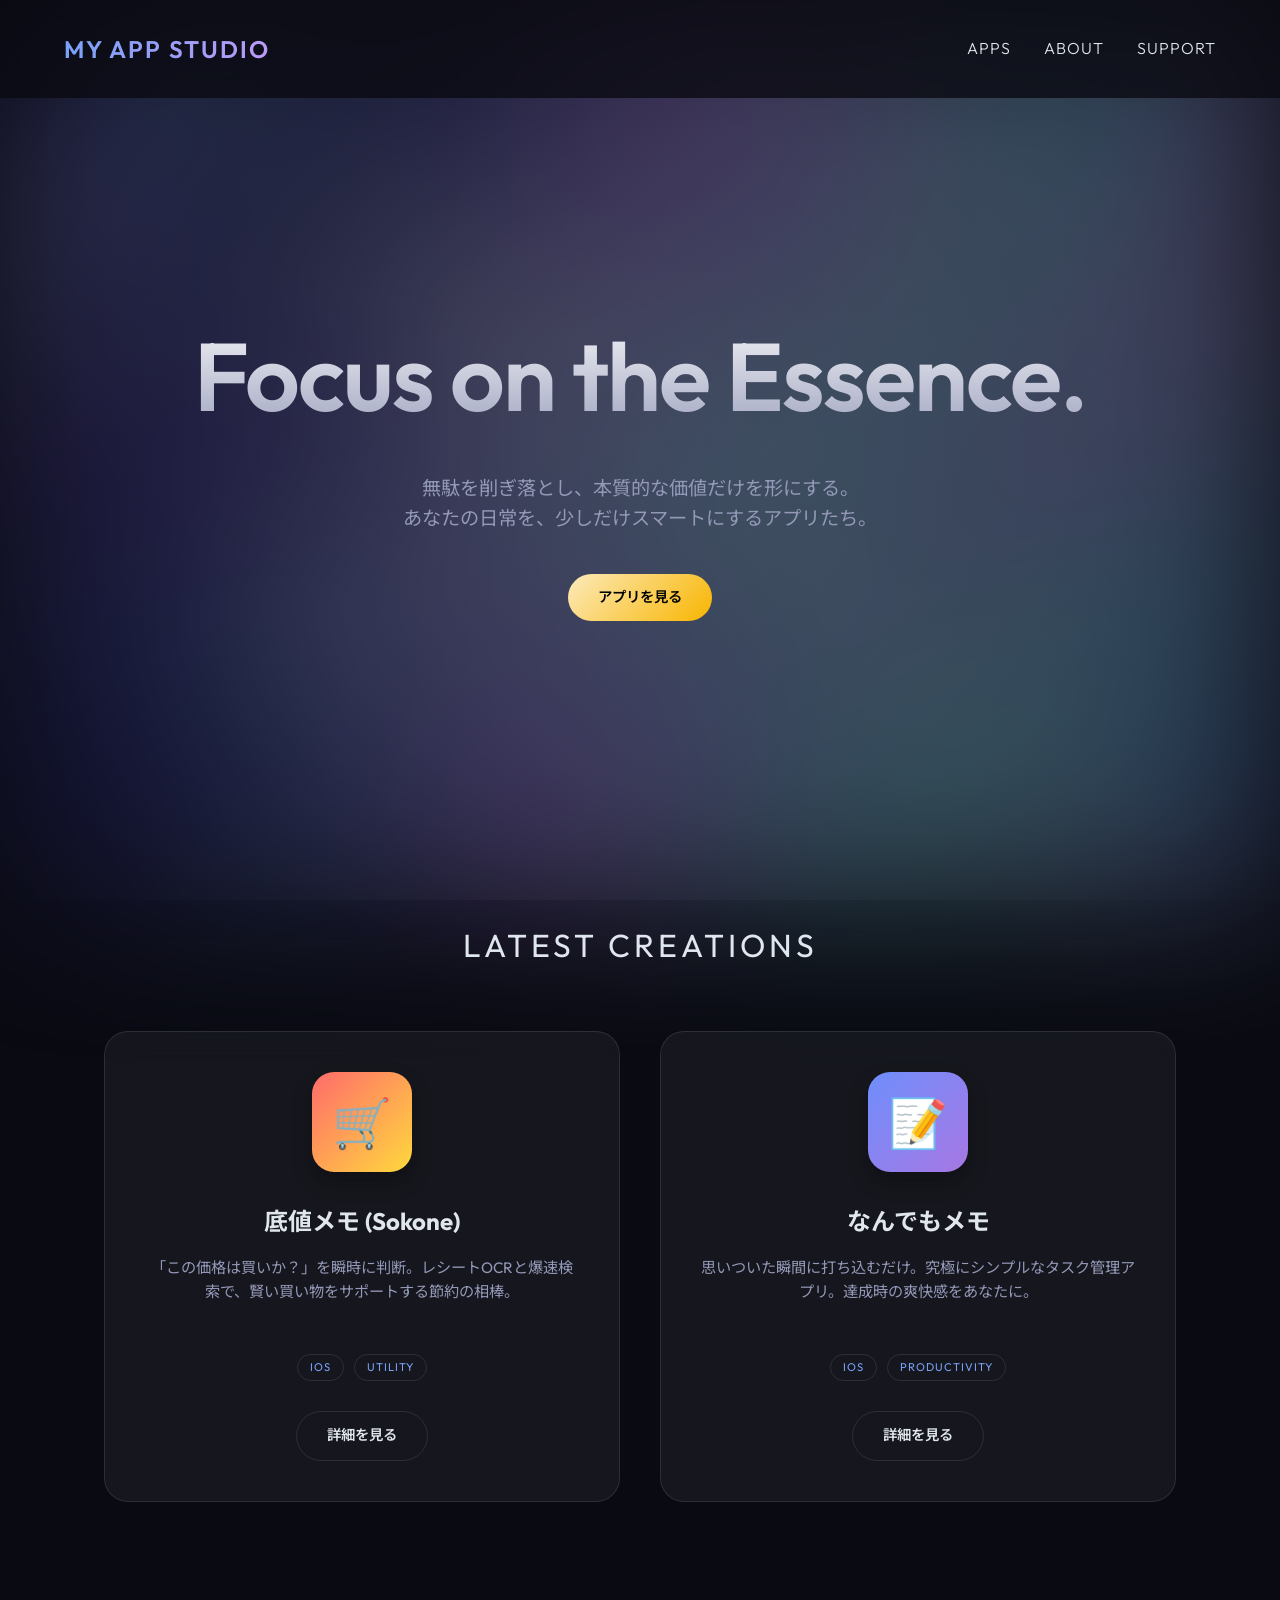
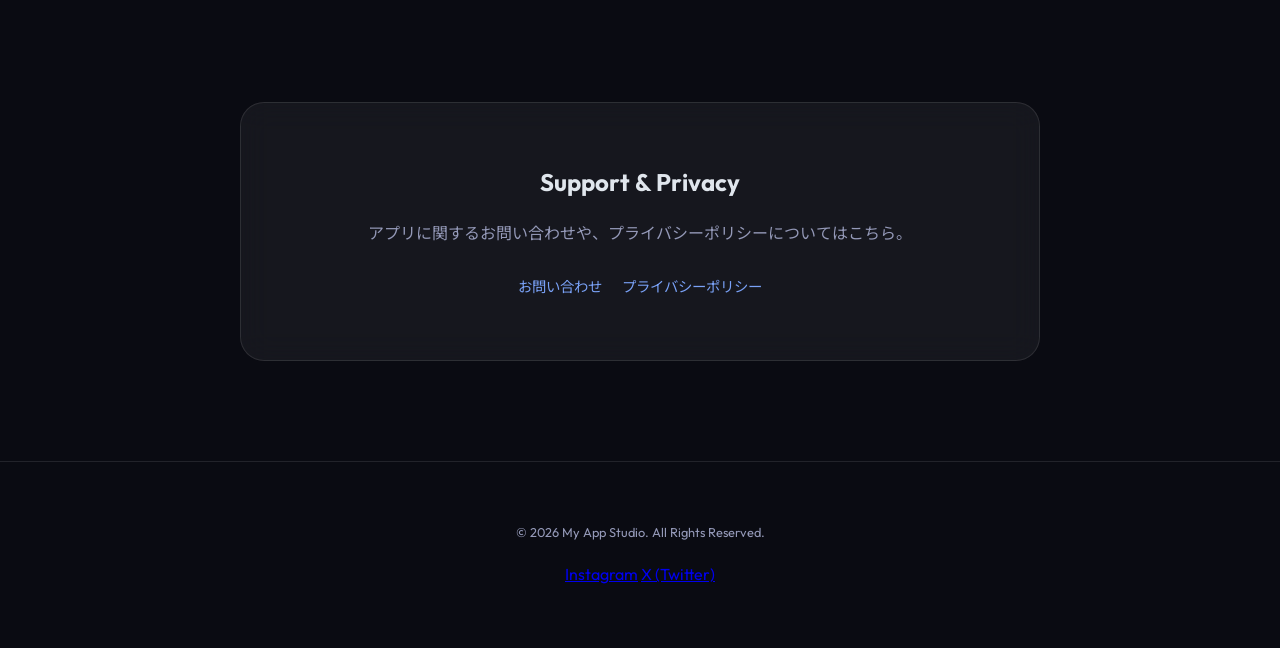
==== index.html @ 415bba81 "Initial commit: Create App Studio Portal with Liquid Glass design" ====
<!DOCTYPE html>
<html lang="ja">
<head>
    <meta charset="UTF-8">
    <meta name="viewport" content="width=device-width, initial-scale=1.0">
    <title>My App Studio | 革新的な体験を手のひらに</title>
    <meta name="description" content="個人開発者による洗練された iOS アプリコレクション。底値メモ (Sokone)、なんでもメモ (SimpleAnything) などの最新アプリを公開中。">
    <link rel="stylesheet" href="style.css">
    <link rel="preconnect" href="https://fonts.googleapis.com">
    <link rel="preconnect" href="https://fonts.gstatic.com" crossorigin>
    <link href="https://fonts.googleapis.com/css2?family=Outfit:wght@300;400;600&family=Noto+Sans+JP:wght@300;400;700&display=swap" rel="stylesheet">
</head>
<body>
    <div class="background-radial"></div>
    
    <header>
        <nav>
            <div class="logo">MY APP STUDIO</div>
            <div class="nav-links">
                <a href="#apps">APPS</a>
                <a href="#about">ABOUT</a>
                <a href="#support">SUPPORT</a>
            </div>
        </nav>
    </header>

    <main>
        <section class="hero">
            <div class="hero-content" data-aos="fade-up">
                <h1 class="glass-text">Focus on the Essence.</h1>
                <p>無駄を削ぎ落とし、本質的な価値だけを形にする。<br>あなたの日常を、少しだけスマートにするアプリたち。</p>
                <div class="cta-group">
                    <a href="#apps" class="btn btn-primary">アプリを見る</a>
                </div>
            </div>
        </section>

        <section id="apps" class="apps-grid">
            <h2 class="section-title">Latest Creations</h2>
            <div class="grid-container">
                <!-- 底値メモ Card -->
                <div class="app-card glass-card" data-aos="fade-up">
                    <div class="app-icon-placeholder sokone-gradient">
                        <span class="icon-text">🛒</span>
                    </div>
                    <div class="app-info">
                        <h3>底値メモ (Sokone)</h3>
                        <p>「この価格は買いか？」を瞬時に判断。レシートOCRと爆速検索で、賢い買い物をサポートする節約の相棒。</p>
                        <div class="app-tags">
                            <span>iOS</span>
                            <span>Utility</span>
                        </div>
                        <a href="https://sundayman521.github.io/SmartShopperLog/" class="btn btn-outline">詳細を見る</a>
                    </div>
                </div>

                <!-- なんでもメモ Card -->
                <div class="app-card glass-card" data-aos="fade-up" data-aos-delay="100">
                    <div class="app-icon-placeholder anything-gradient">
                        <span class="icon-text">📝</span>
                    </div>
                    <div class="app-info">
                        <h3>なんでもメモ</h3>
                        <p>思いついた瞬間に打ち込むだけ。究極にシンプルなタスク管理アプリ。達成時の爽快感をあなたに。</p>
                        <div class="app-tags">
                            <span>iOS</span>
                            <span>Productivity</span>
                        </div>
                        <a href="https://sundayman521.github.io/SimpleAnythingTodo/" class="btn btn-outline">詳細を見る</a>
                    </div>
                </div>
            </div>
        </section>

        <section id="support" class="support-section glass-card" data-aos="fade-up">
            <h2>Support & Privacy</h2>
            <p>アプリに関するお問い合わせや、プライバシーポリシーについてはこちら。</p>
            <div class="support-links">
                <a href="support.html">お問い合わせ</a>
                <a href="privacy.html">プライバシーポリシー</a>
            </div>
        </section>
    </main>

    <footer>
        <p>&copy; 2026 My App Studio. All Rights Reserved.</p>
        <div class="social-links">
            <a href="#">Instagram</a>
            <a href="#">X (Twitter)</a>
        </div>
    </footer>

    <script src="script.js"></script>
    <script src="https://unpkg.com/aos@next/dist/aos.js"></script>
    <script>
        AOS.init({
            duration: 1000,
            once: true
        });
    </script>
</body>
</html>
---- style.css ----
:root {
    --bg-dark: #0a0b12;
    --glass-bg: rgba(255, 255, 255, 0.05);
    --glass-border: rgba(255, 255, 255, 0.1);
    --accent-blue: #7aa2f7;
    --accent-purple: #bb9af7;
    --text-main: #e0e6ed;
    --text-dim: #9499b8;
    --gold-gradient: linear-gradient(135deg, #fceabb 0%, #f8b500 100%);
    --sokone-gradient: linear-gradient(135deg, #FF6B6B 0%, #FFD93D 100%);
    --anything-gradient: linear-gradient(135deg, #6e8efb 0%, #a777e3 100%);
}

* {
    margin: 0;
    padding: 0;
    box-sizing: border-box;
}

body {
    font-family: 'Outfit', 'Noto Sans JP', sans-serif;
    background-color: var(--bg-dark);
    color: var(--text-main);
    line-height: 1.6;
    overflow-x: hidden;
    min-height: 100vh;
}

.background-radial {
    position: fixed;
    top: 0;
    left: 0;
    width: 100%;
    height: 100%;
    background: radial-gradient(circle at 50% 50%, #1a1b26 0%, #0a0b12 100%);
    z-index: -2;
}

.background-radial::before {
    content: '';
    position: absolute;
    top: 0;
    left: 0;
    width: 100%;
    height: 100%;
    background-image: url('images/hero_bg.png');
    background-size: cover;
    background-position: center;
    opacity: 0.3;
    filter: blur(80px);
    z-index: -1;
}

header {
    padding: 30px 5%;
    position: fixed;
    top: 0;
    width: 100%;
    z-index: 100;
    background: rgba(10, 11, 18, 0.8);
    backdrop-filter: blur(10px);
}

nav {
    display: flex;
    justify-content: space-between;
    align-items: center;
    max-width: 1200px;
    margin: 0 auto;
}

.logo {
    font-size: 1.5rem;
    font-weight: 600;
    letter-spacing: 2px;
    background: linear-gradient(to right, var(--accent-blue), var(--accent-purple));
    -webkit-background-clip: text;
    -webkit-text-fill-color: transparent;
}

.nav-links a {
    color: var(--text-main);
    text-decoration: none;
    margin-left: 30px;
    font-weight: 300;
    letter-spacing: 1px;
    transition: opacity 0.3s;
}

.nav-links a:hover {
    opacity: 0.7;
}

main {
    padding-top: 100px;
}

.hero {
    height: 80vh;
    display: flex;
    align-items: center;
    justify-content: center;
    text-align: center;
    padding: 0 5%;
}

.hero-content h1 {
    font-size: clamp(3rem, 10vw, 6rem);
    font-weight: 600;
    background: linear-gradient(to bottom, #ffffff, #9499b8);
    -webkit-background-clip: text;
    -webkit-text-fill-color: transparent;
    margin-bottom: 20px;
    letter-spacing: -2px;
}

.hero-content p {
    font-size: 1.2rem;
    color: var(--text-dim);
    margin-bottom: 40px;
    max-width: 600px;
    margin-left: auto;
    margin-right: auto;
}

.glass-card {
    background: var(--glass-bg);
    backdrop-filter: blur(15px);
    -webkit-backdrop-filter: blur(15px);
    border: 1px solid var(--glass-border);
    border-radius: 24px;
    transition: transform 0.4s cubic-bezier(0.175, 0.885, 0.32, 1.275), box-shadow 0.4s ease;
}

.glass-card:hover {
    transform: translateY(-10px);
    box-shadow: 0 20px 40px rgba(0,0,0,0.4);
    border-color: rgba(255, 255, 255, 0.2);
}

.apps-grid {
    padding: 100px 5%;
    max-width: 1200px;
    margin: 0 auto;
}

.section-title {
    font-size: 2rem;
    text-align: center;
    margin-bottom: 60px;
    font-weight: 400;
    letter-spacing: 4px;
    text-transform: uppercase;
}

.grid-container {
    display: grid;
    grid-template-columns: repeat(auto-fit, minmax(300px, 1fr));
    gap: 40px;
}

.app-card {
    padding: 40px;
    text-align: center;
}

.app-icon-placeholder {
    width: 100px;
    height: 100px;
    border-radius: 22px;
    margin: 0 auto 30px;
    display: flex;
    align-items: center;
    justify-content: center;
    font-size: 3rem;
    box-shadow: 0 10px 20px rgba(0,0,0,0.3);
}

.sokone-gradient { background: var(--sokone-gradient); }
.anything-gradient { background: var(--anything-gradient); }

.app-info h3 {
    font-size: 1.5rem;
    margin-bottom: 15px;
}

.app-info p {
    color: var(--text-dim);
    font-size: 0.95rem;
    margin-bottom: 25px;
    height: 4.8em;
    overflow: hidden;
}

.app-tags {
    display: flex;
    justify-content: center;
    gap: 10px;
    margin-bottom: 30px;
}

.app-tags span {
    font-size: 0.7rem;
    padding: 4px 12px;
    border: 1px solid var(--glass-border);
    border-radius: 20px;
    color: var(--accent-blue);
    text-transform: uppercase;
    letter-spacing: 1px;
}

.btn {
    padding: 12px 30px;
    border-radius: 30px;
    text-decoration: none;
    font-size: 0.9rem;
    font-weight: 600;
    transition: all 0.3s;
    display: inline-block;
}

.btn-primary {
    background: var(--gold-gradient);
    color: #000;
}

.btn-outline {
    border: 1px solid var(--glass-border);
    color: var(--text-main);
}

.btn-outline:hover {
    background: rgba(255, 255, 255, 0.1);
    border-color: #fff;
}

.support-section {
    max-width: 800px;
    margin: 100px auto;
    padding: 60px;
    text-align: center;
}

.support-section h2 { margin-bottom: 20px; }
.support-section p { color: var(--text-dim); margin-bottom: 30px; }

.support-links {
    display: flex;
    justify-content: center;
    gap: 20px;
}

.support-links a {
    color: var(--accent-blue);
    text-decoration: none;
    font-size: 0.9rem;
}

footer {
    padding: 60px 5%;
    text-align: center;
    border-top: 1px solid var(--glass-border);
}

footer p {
    color: var(--text-dim);
    font-size: 0.8rem;
    margin-bottom: 20px;
}

@media (max-width: 768px) {
    .nav-links { display: none; }
    .hero { height: 60vh; }
    .support-section { margin: 50px 5%; padding: 40px 20px; }
}
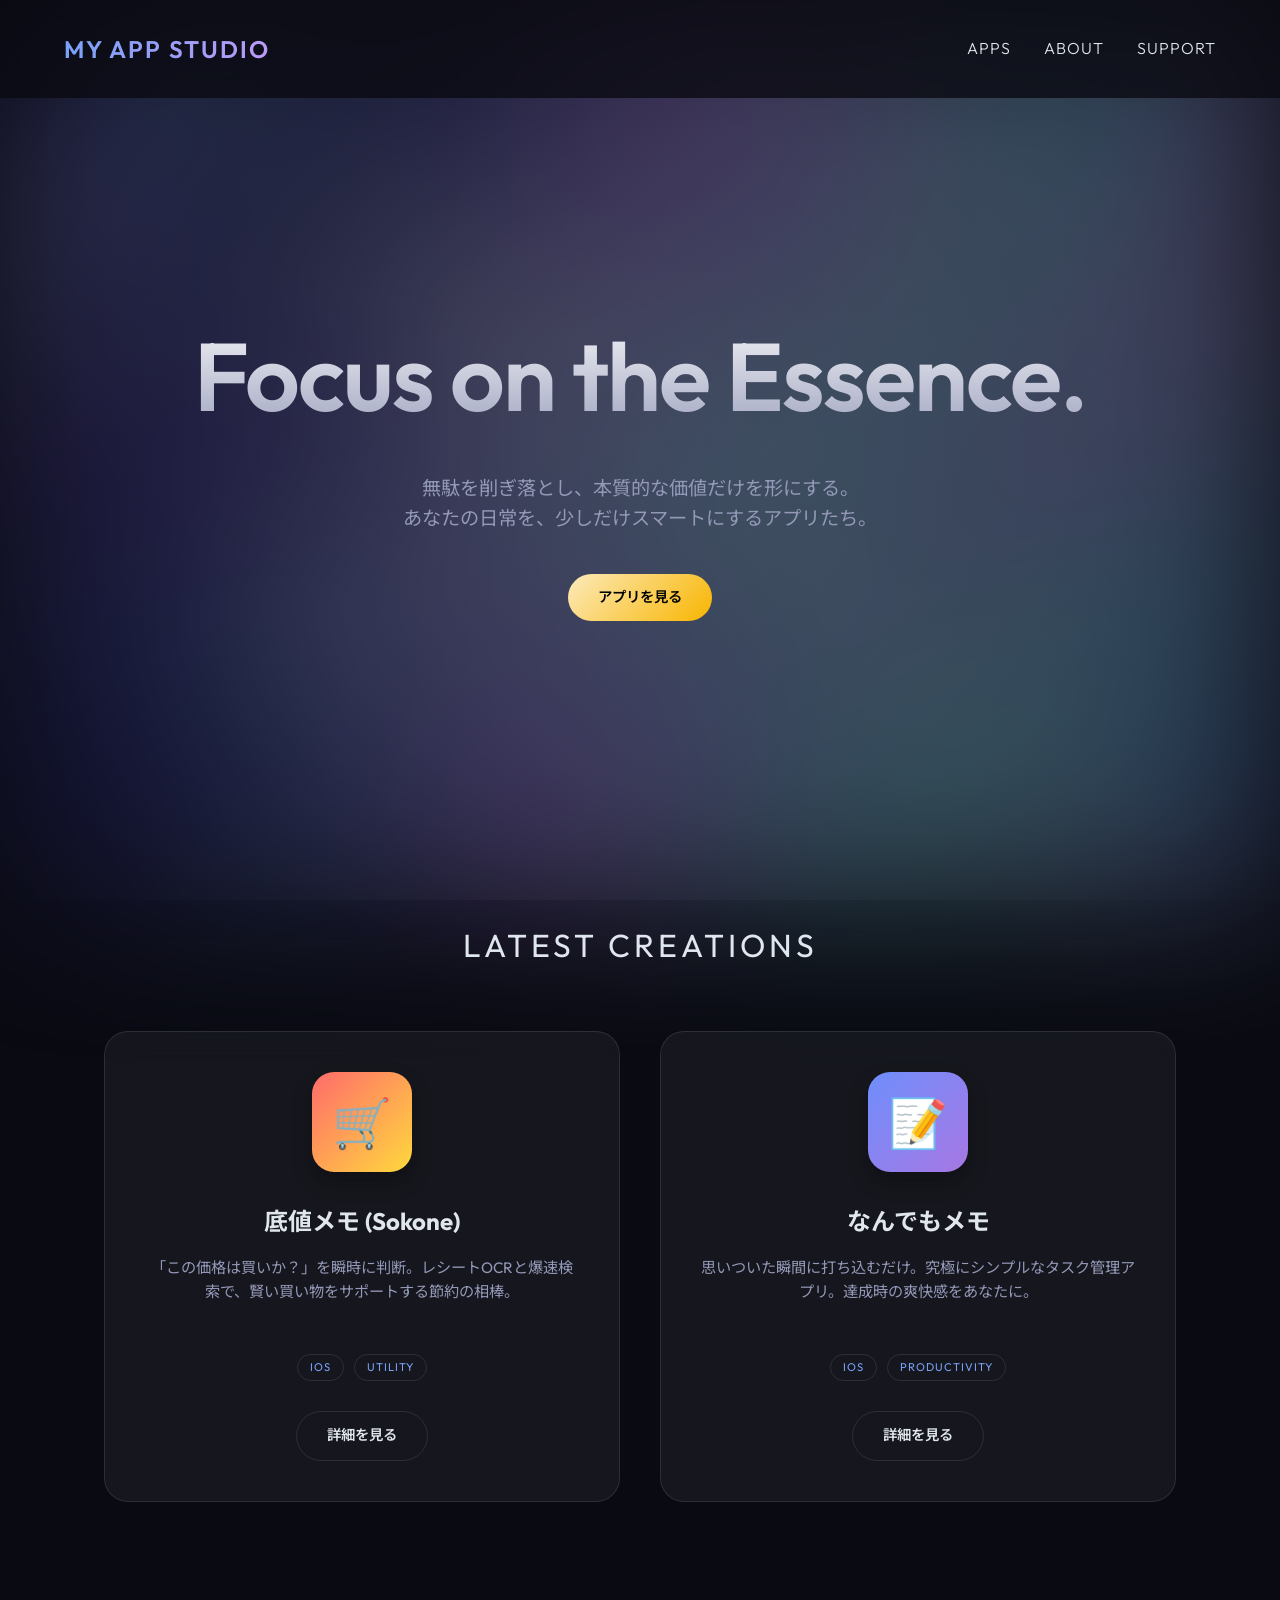
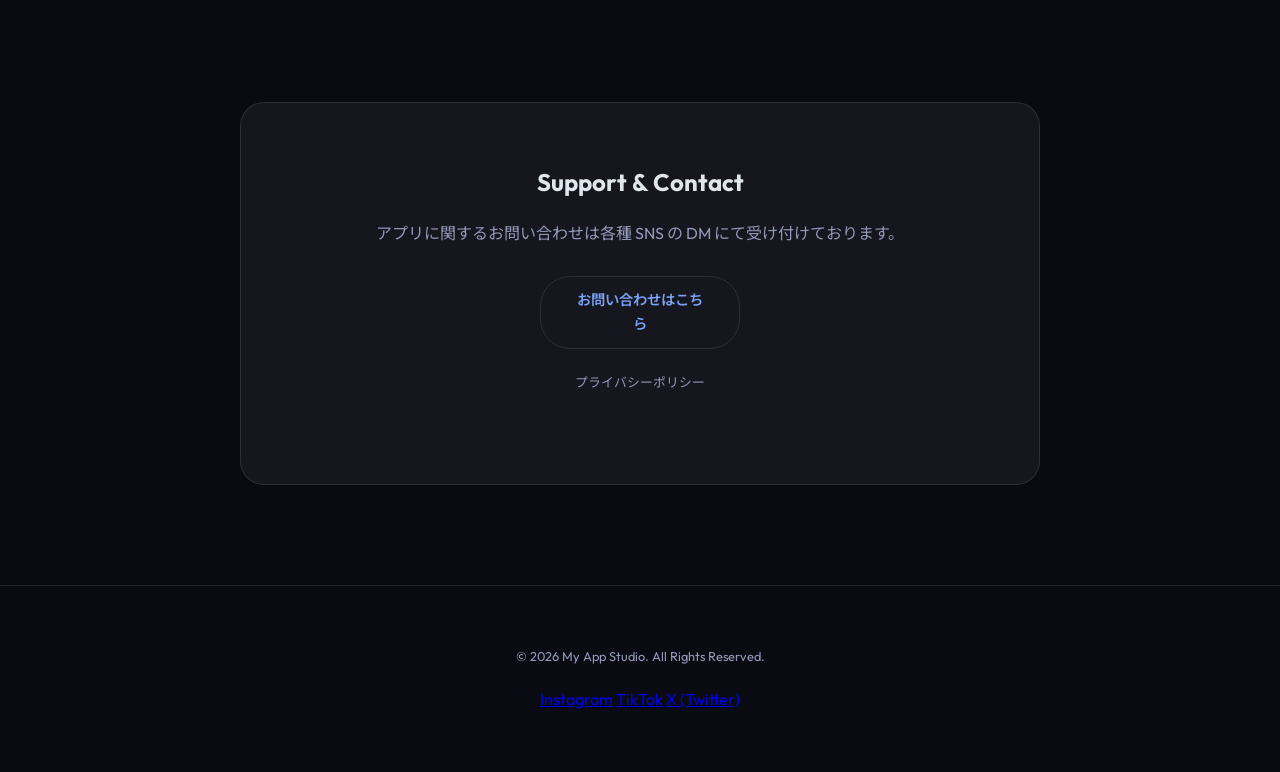
==== commit d44adc02: "Update: Focus support on SNS, link apps to their LPs, and add TikTok" ====
--- a/index.html
+++ b/index.html
@@ -50,7 +50,7 @@
                             <span>iOS</span>
                             <span>Utility</span>
                         </div>
-                        <a href="https://sundayman521.github.io/SmartShopperLog/" class="btn btn-outline">詳細を見る</a>
+                        <a href="https://nattu1g.github.io/SmartShopperLog/" class="btn btn-outline">詳細を見る</a>
                     </div>
                 </div>
 
@@ -66,19 +66,19 @@
                             <span>iOS</span>
                             <span>Productivity</span>
                         </div>
-                        <a href="https://sundayman521.github.io/SimpleAnythingTodo/" class="btn btn-outline">詳細を見る</a>
+                        <a href="https://nattu1g.github.io/SimpleAnythingTodo/" class="btn btn-outline">詳細を見る</a>
                     </div>
                 </div>
             </div>
         </section>
 
         <section id="support" class="support-section glass-card" data-aos="fade-up">
-            <h2>Support & Privacy</h2>
-            <p>アプリに関するお問い合わせや、プライバシーポリシーについてはこちら。</p>
+            <h2>Support & Contact</h2>
+            <p>アプリに関するお問い合わせは各種 SNS の DM にて受け付けております。</p>
             <div class="support-links">
-                <a href="support.html">お問い合わせ</a>
-                <a href="privacy.html">プライバシーポリシー</a>
+                <a href="support.html" class="btn btn-outline" style="width: 200px;">お問い合わせはこちら</a>
             </div>
+            <p style="margin-top: 20px;"><a href="privacy.html" style="color: var(--text-dim); text-decoration: none; font-size: 0.8rem;">プライバシーポリシー</a></p>
         </section>
     </main>
 
@@ -86,6 +86,7 @@
         <p>&copy; 2026 My App Studio. All Rights Reserved.</p>
         <div class="social-links">
             <a href="#">Instagram</a>
+            <a href="#">TikTok</a>
             <a href="#">X (Twitter)</a>
         </div>
     </footer>
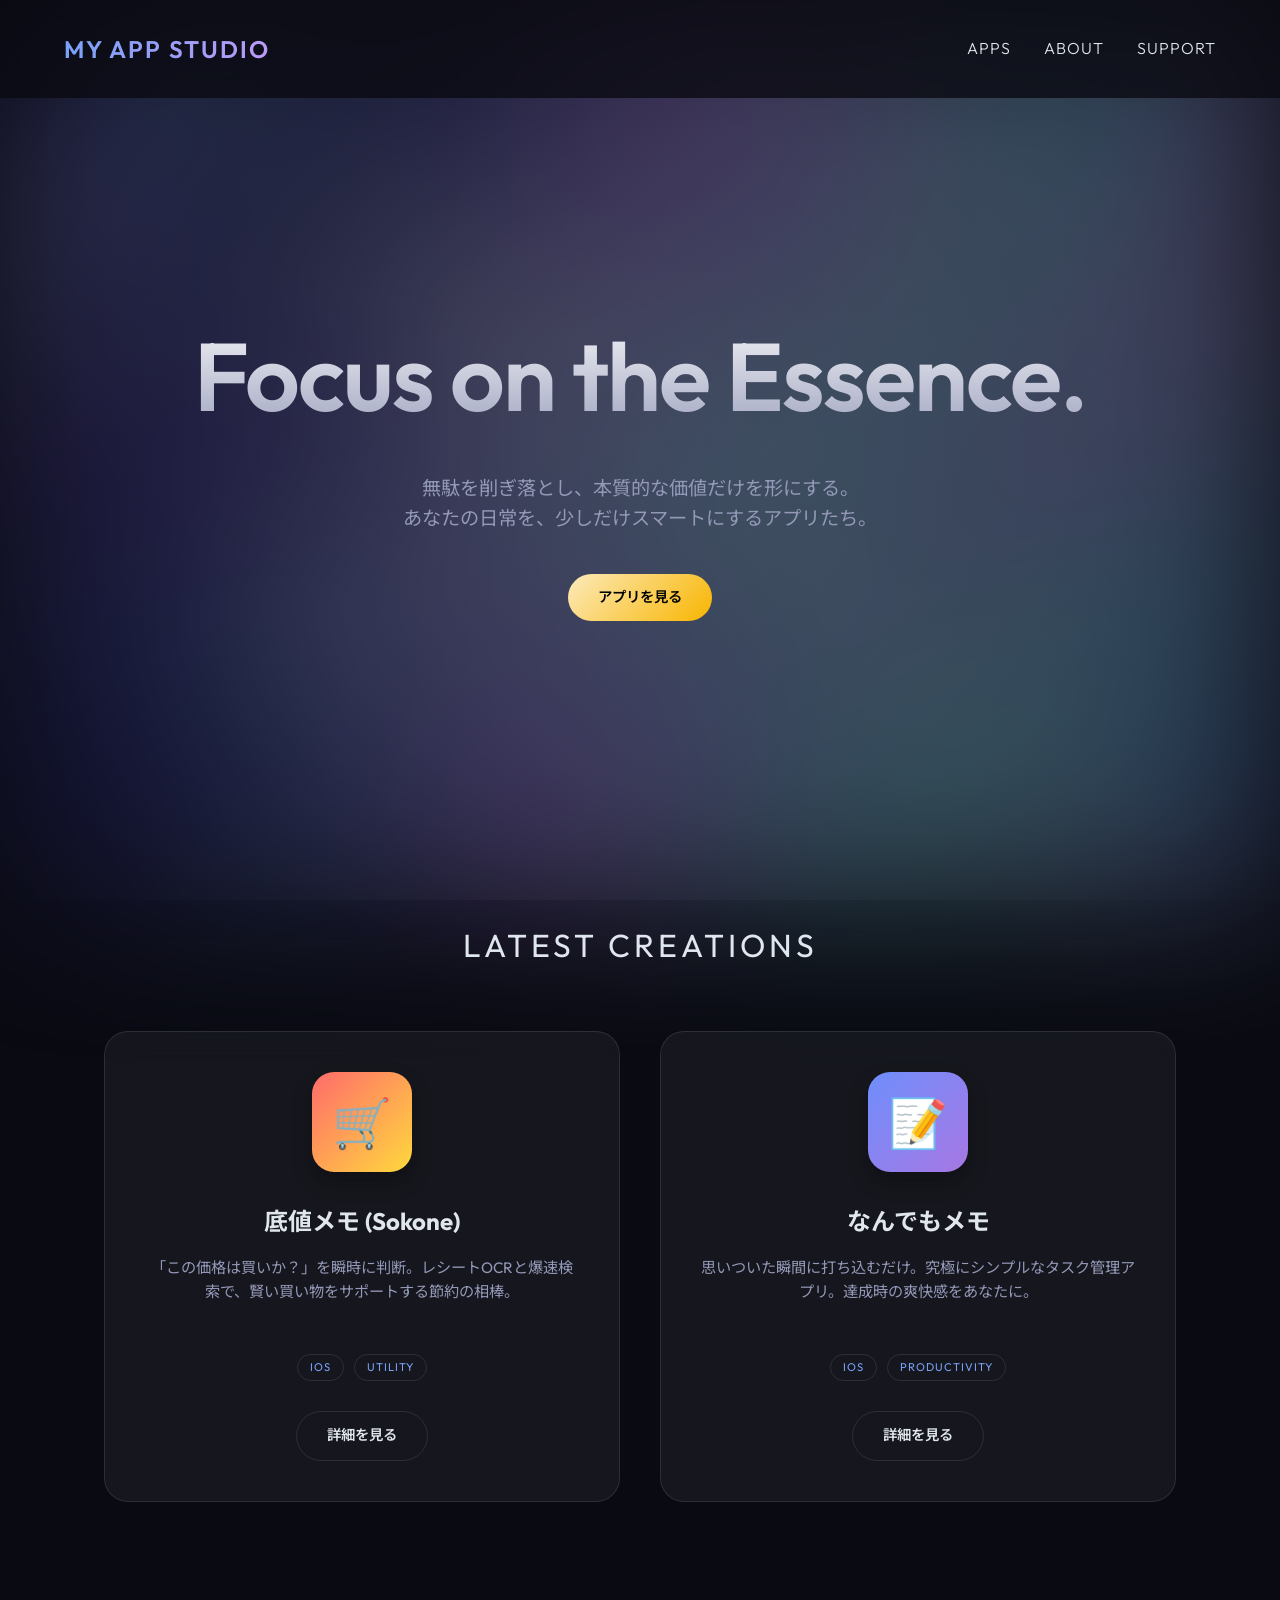
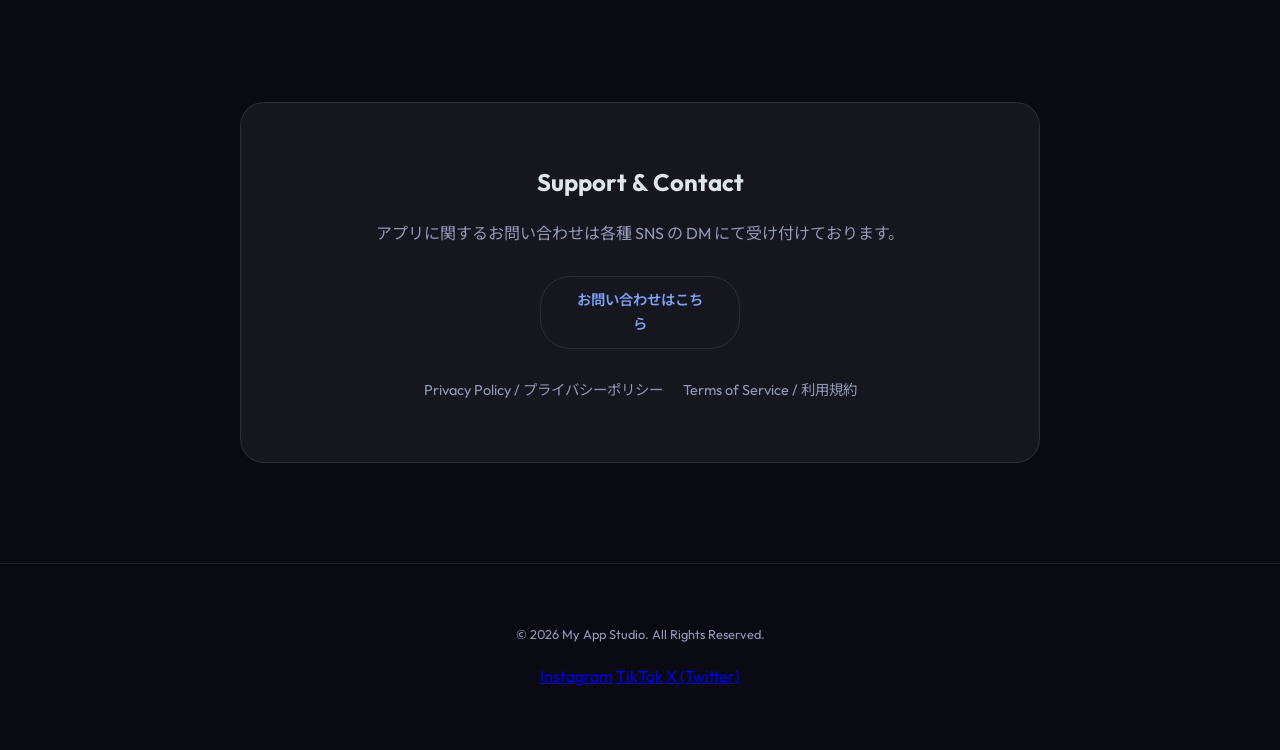
==== commit b793acd6: "TikTok審査対策: index.htmlにTermsリンク追加、privacy.htmlを日米併記に更新" ====
--- a/index.html
+++ b/index.html
@@ -50,7 +50,7 @@
                             <span>iOS</span>
                             <span>Utility</span>
                         </div>
-                        <a href="https://nattu1g.github.io/SmartShopperLog/" class="btn btn-outline">詳細を見る</a>
+                        <a href="https://nattu1g.github.io/SmartShopperLog-website/" class="btn btn-outline" target="_blank">詳細を見る</a>
                     </div>
                 </div>
 
@@ -66,7 +66,7 @@
                             <span>iOS</span>
                             <span>Productivity</span>
                         </div>
-                        <a href="https://nattu1g.github.io/SimpleAnythingTodo/" class="btn btn-outline">詳細を見る</a>
+                        <a href="https://nattu1g.github.io/SimpleAnythingTodo-website/" class="btn btn-outline" target="_blank">詳細を見る</a>
                     </div>
                 </div>
             </div>
@@ -78,7 +78,10 @@
             <div class="support-links">
                 <a href="support.html" class="btn btn-outline" style="width: 200px;">お問い合わせはこちら</a>
             </div>
-            <p style="margin-top: 20px;"><a href="privacy.html" style="color: var(--text-dim); text-decoration: none; font-size: 0.8rem;">プライバシーポリシー</a></p>
+            <div style="margin-top: 30px; display: flex; justify-content: center; gap: 20px;">
+                <a href="privacy.html" style="color: var(--text-dim); text-decoration: none; font-size: 0.9rem;">Privacy Policy / プライバシーポリシー</a>
+                <a href="terms.html" style="color: var(--text-dim); text-decoration: none; font-size: 0.9rem;">Terms of Service / 利用規約</a>
+            </div>
         </section>
     </main>
 
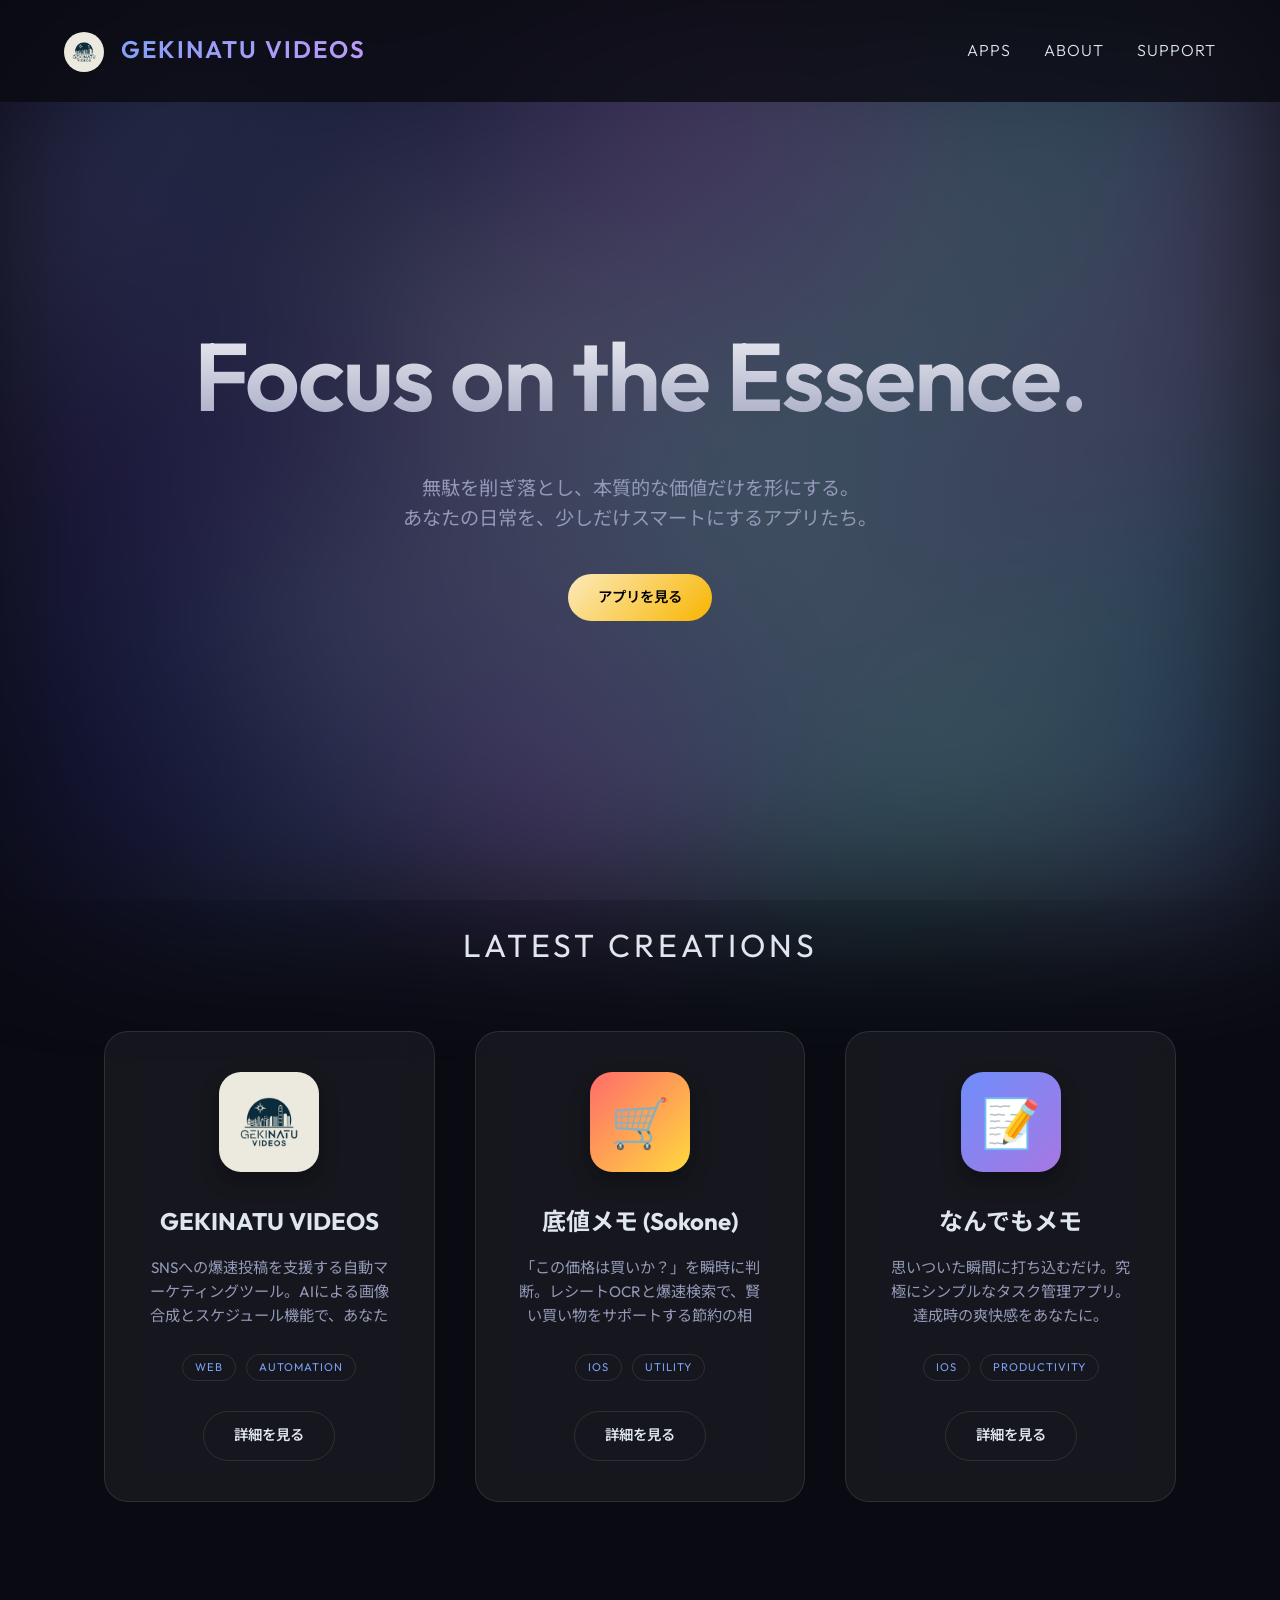
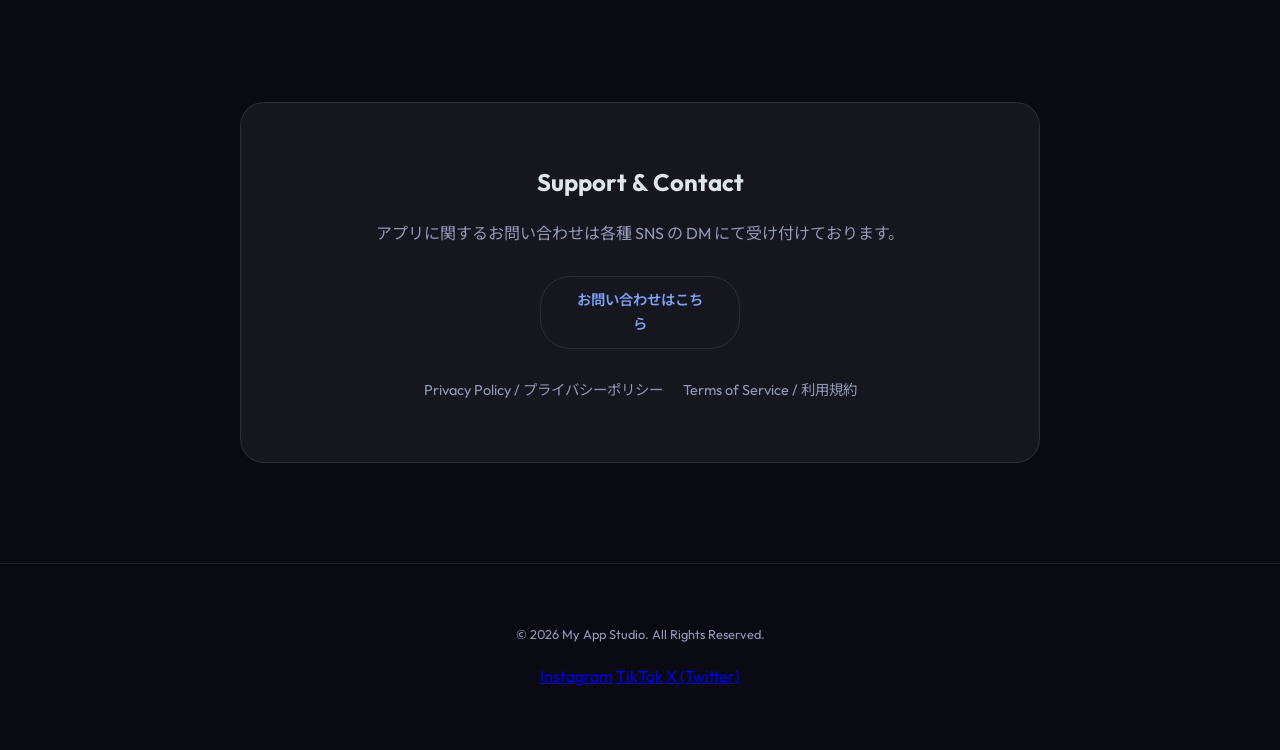
==== commit 4ff65026: "GEKINATU VIDEOS ブランドへの更新 (TikTok審査対応)" ====
--- a/index.html
+++ b/index.html
@@ -3,8 +3,8 @@
 <head>
     <meta charset="UTF-8">
     <meta name="viewport" content="width=device-width, initial-scale=1.0">
-    <title>My App Studio | 革新的な体験を手のひらに</title>
-    <meta name="description" content="個人開発者による洗練された iOS アプリコレクション。底値メモ (Sokone)、なんでもメモ (SimpleAnything) などの最新アプリを公開中。">
+    <title>GEKINATU VIDEOS | 次世代のSNS自動投稿・マーケティングツール</title>
+    <meta name="description" content="個人開発者 GEKINATU による洗練されたアプリコレクション。SNS自動投稿ツール GEKINATU VIDEOS や、底値メモ (Sokone) などの最新アプリを公開中。">
     <link rel="stylesheet" href="style.css">
     <link rel="preconnect" href="https://fonts.googleapis.com">
     <link rel="preconnect" href="https://fonts.gstatic.com" crossorigin>
@@ -15,7 +15,10 @@
     
     <header>
         <nav>
-            <div class="logo">MY APP STUDIO</div>
+            <div class="logo">
+                <img src="images/gekinatu_logo.png" alt="GEKINATU VIDEOS" style="height: 40px; vertical-align: middle; margin-right: 10px; border-radius: 50%;">
+                GEKINATU VIDEOS
+            </div>
             <div class="nav-links">
                 <a href="#apps">APPS</a>
                 <a href="#about">ABOUT</a>
@@ -38,6 +41,22 @@
         <section id="apps" class="apps-grid">
             <h2 class="section-title">Latest Creations</h2>
             <div class="grid-container">
+                <!-- GEKINATU VIDEOS Card -->
+                <div class="app-card glass-card" data-aos="fade-up">
+                    <div class="app-icon-placeholder" style="padding: 0; overflow: hidden; background: none; border-radius: 22px;">
+                        <img src="images/gekinatu_logo.png" alt="GEKINATU VIDEOS" style="width: 100%; height: 100%; object-fit: cover;">
+                    </div>
+                    <div class="app-info">
+                        <h3>GEKINATU VIDEOS</h3>
+                        <p>SNSへの爆速投稿を支援する自動マーケティングツール。AIによる画像合成とスケジュール機能で、あなたのビジネスを加速させます。</p>
+                        <div class="app-tags">
+                            <span>Web</span>
+                            <span>Automation</span>
+                        </div>
+                        <a href="https://nattu1g.github.io/SNS_Auto_Post-website/" class="btn btn-outline" target="_blank">詳細を見る</a>
+                    </div>
+                </div>
+
                 <!-- 底値メモ Card -->
                 <div class="app-card glass-card" data-aos="fade-up">
                     <div class="app-icon-placeholder sokone-gradient">
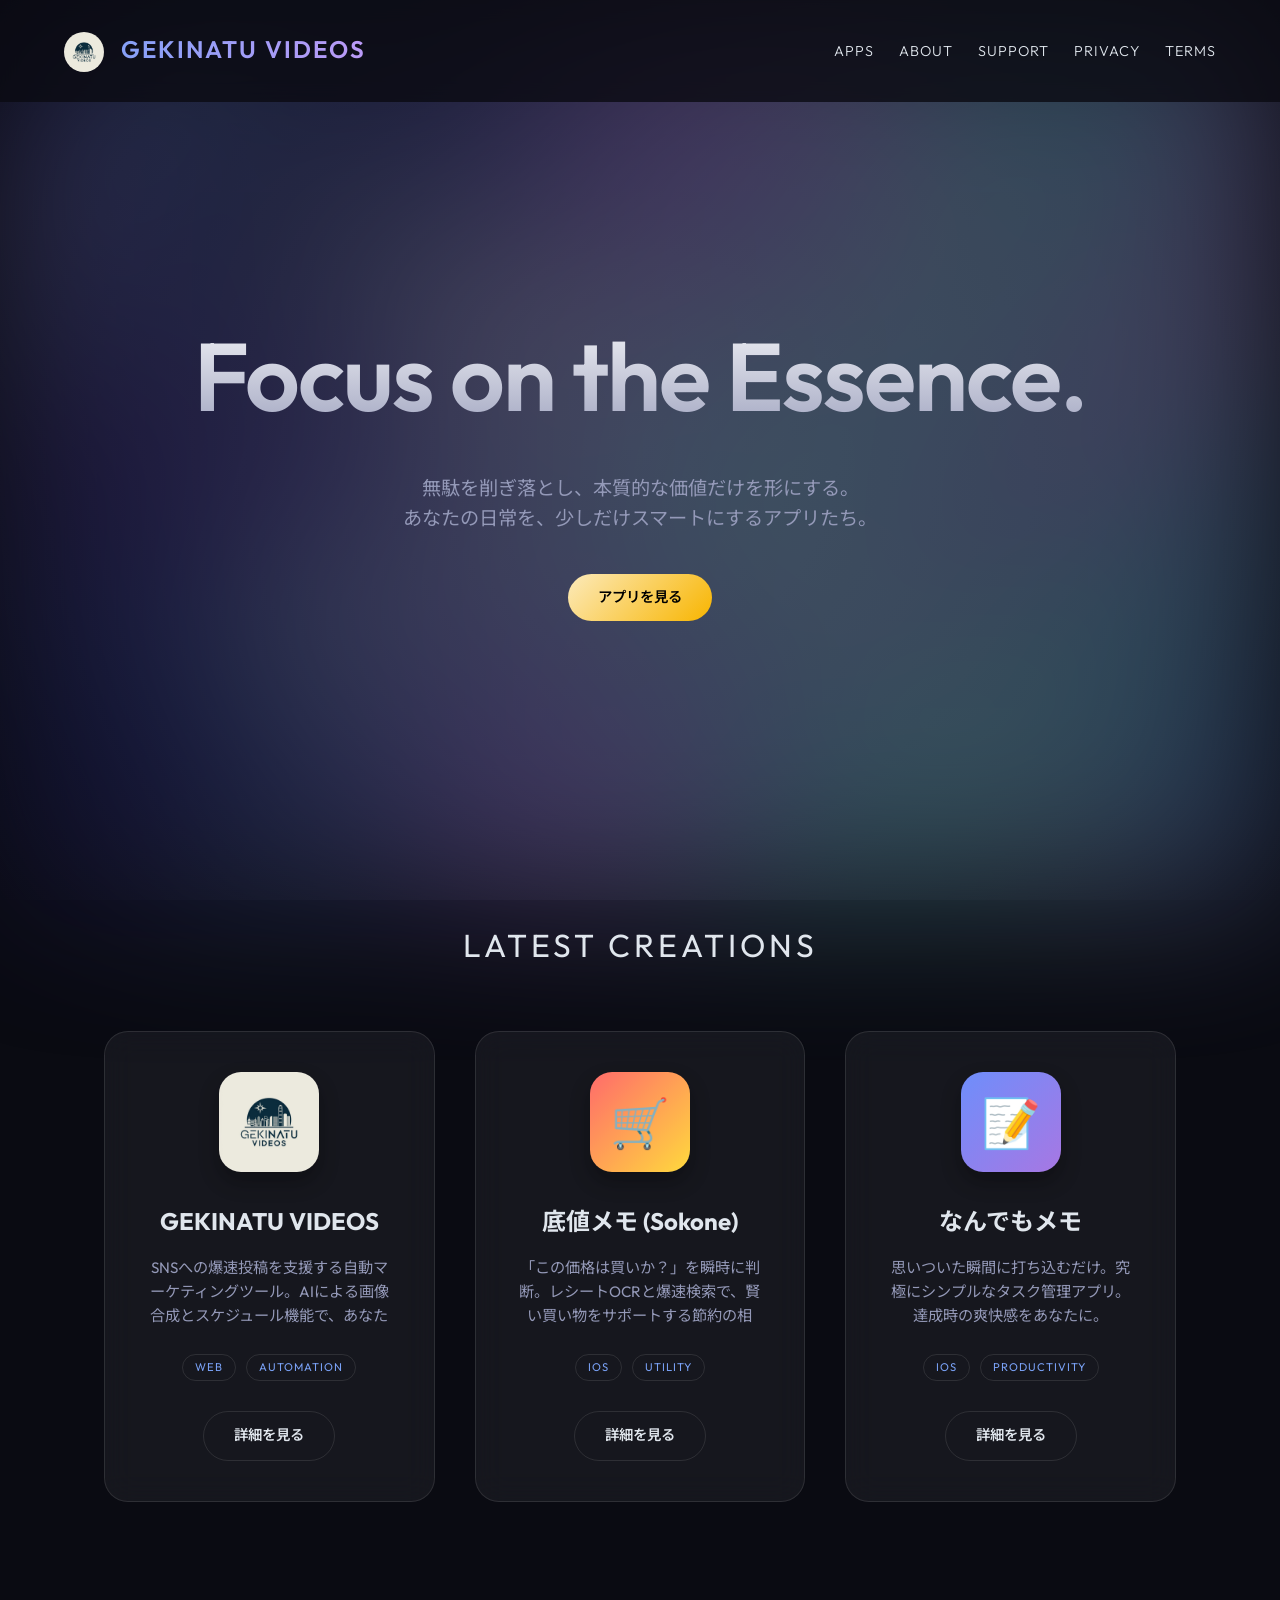
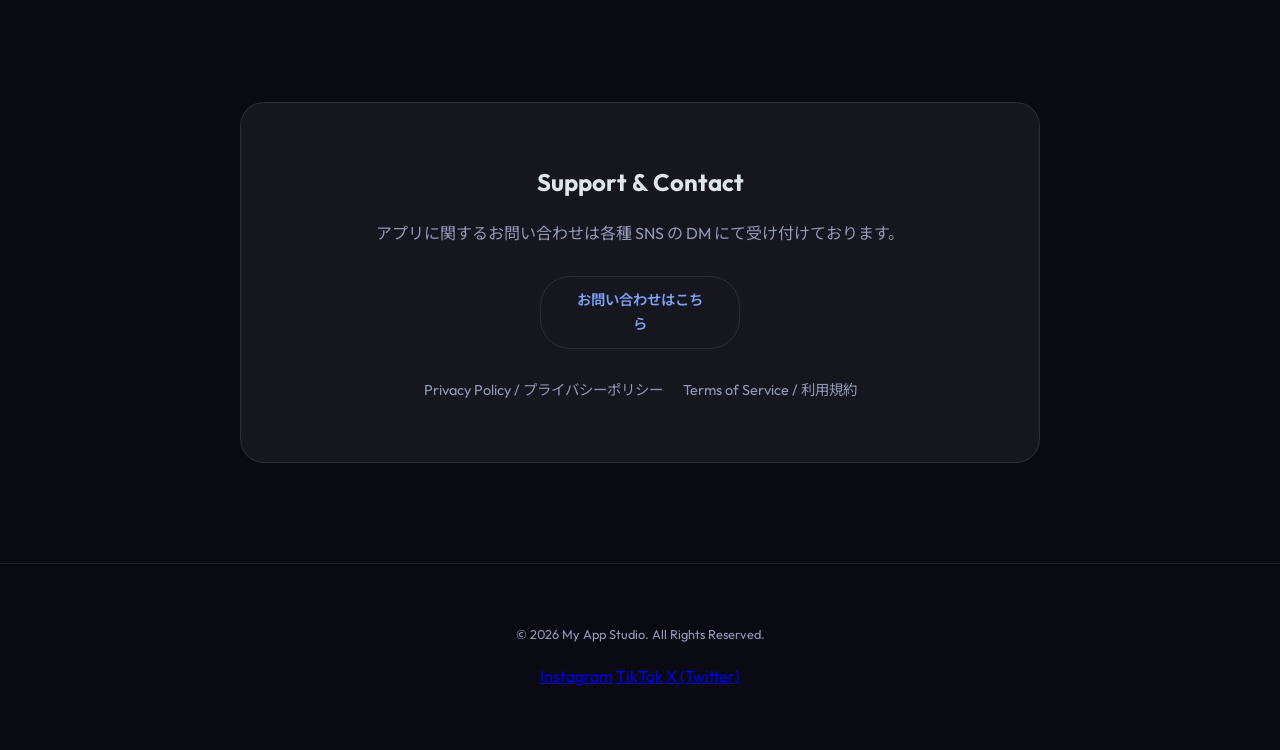
==== commit acd446a7: "Add privacy and terms links to header" ====
--- a/index.html
+++ b/index.html
@@ -23,6 +23,8 @@
                 <a href="#apps">APPS</a>
                 <a href="#about">ABOUT</a>
                 <a href="#support">SUPPORT</a>
+                <a href="privacy.html">PRIVACY</a>
+                <a href="terms.html">TERMS</a>
             </div>
         </nav>
     </header>
--- a/style.css
+++ b/style.css
@@ -81,10 +81,11 @@
 .nav-links a {
     color: var(--text-main);
     text-decoration: none;
-    margin-left: 30px;
+    margin-left: 22px;
     font-weight: 300;
     letter-spacing: 1px;
     transition: opacity 0.3s;
+    font-size: 0.9rem;
 }
 
 .nav-links a:hover {
@@ -273,3 +274,15 @@
     .hero { height: 60vh; }
     .support-section { margin: 50px 5%; padding: 40px 20px; }
 }
+
+@media (max-width: 1080px) {
+    nav {
+        gap: 20px;
+    }
+
+    .nav-links {
+        display: flex;
+        flex-wrap: wrap;
+        justify-content: flex-end;
+    }
+}
